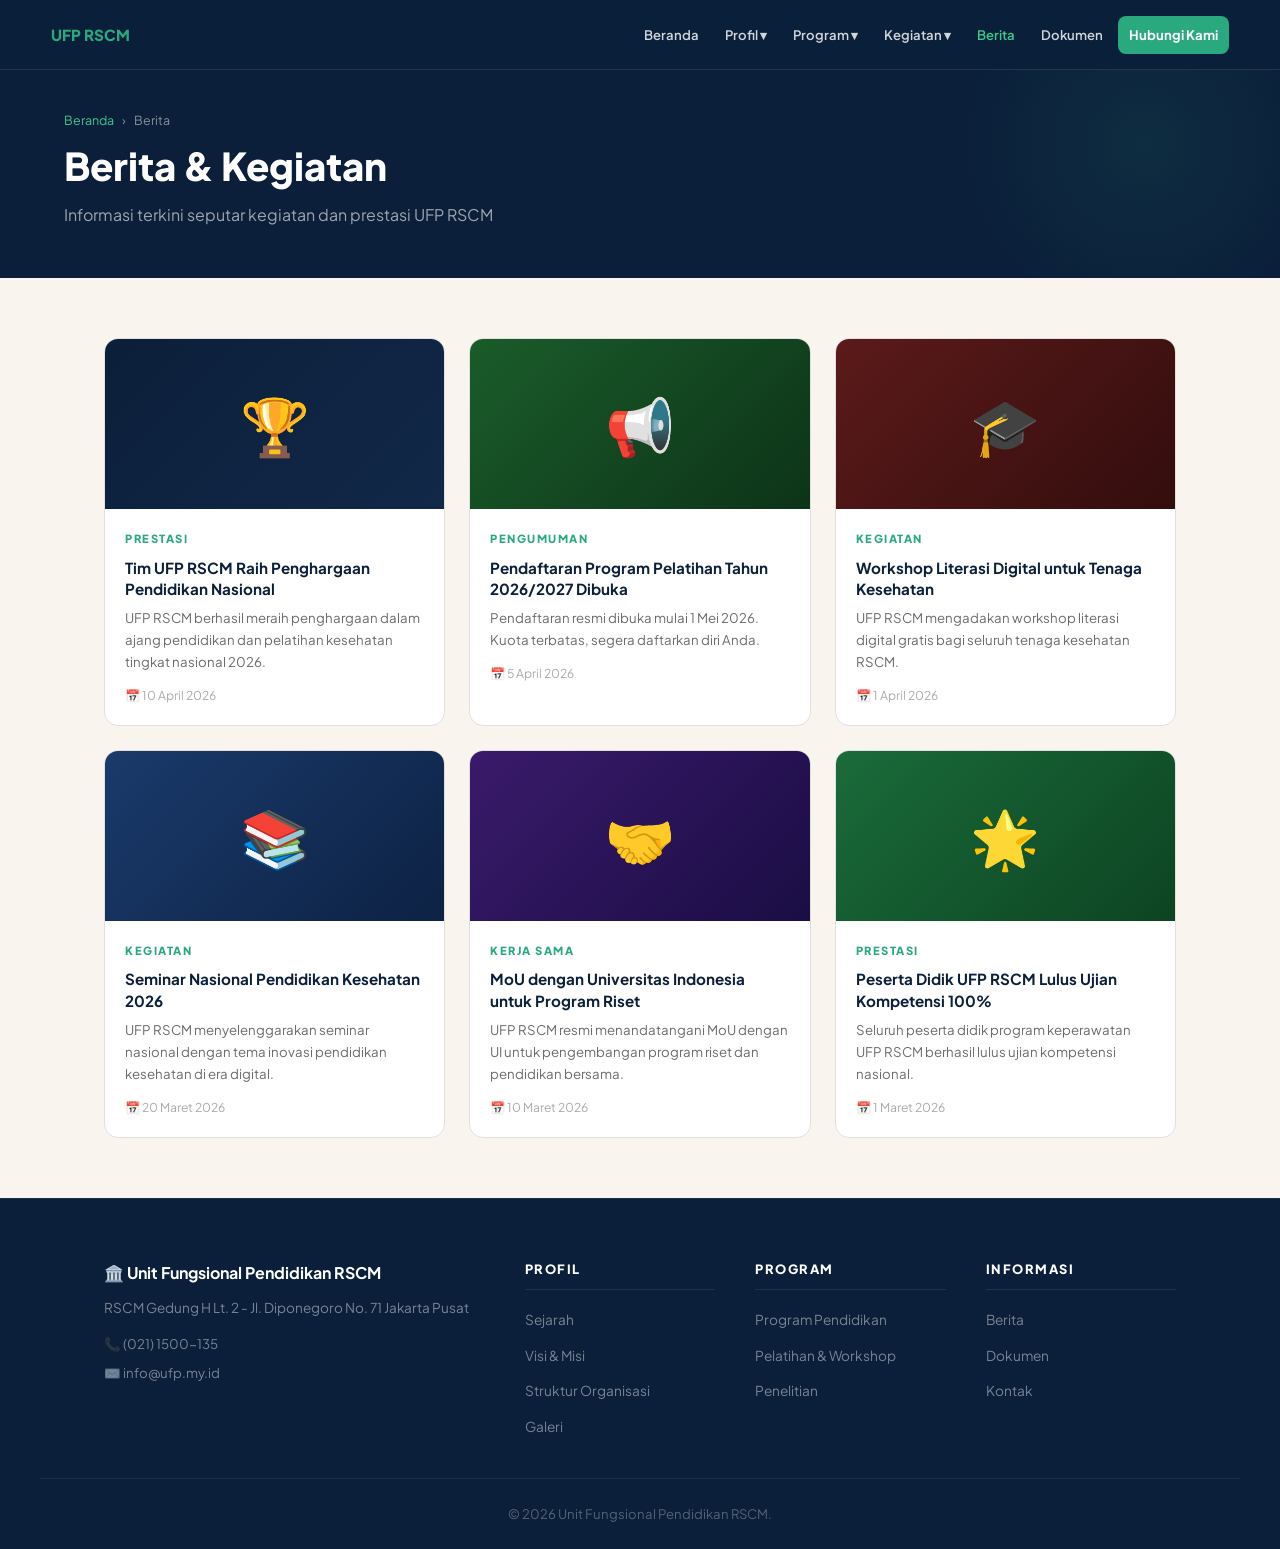
==== berita.html @ 1fabee75 "Add files via upload" ====
<!DOCTYPE html>
<html lang="id">
<head>
  <meta charset="UTF-8">
  <meta name="viewport" content="width=device-width, initial-scale=1.0">
  <title>Berita - UFP RSCM</title>
  <link rel="stylesheet" href="style.css">
  <link href="https://fonts.googleapis.com/css2?family=Plus+Jakarta+Sans:wght@400;500;600;700;800;900&display=swap" rel="stylesheet">
</head>
<body>
<nav id="navbar"><div class="nav-inner"><div class="nav-brand"><img src="logo.png" alt="Logo" onerror="this.style.display='none'"><span class="brand-text">UFP RSCM</span></div><button class="hamburger" onclick="toggleMenu()">☰</button><ul class="nav-menu" id="navMenu"><li><a href="index.html">Beranda</a></li><li class="dropdown"><a href="#">Profil ▾</a><ul class="submenu"><li><a href="sejarah.html">Sejarah</a></li><li><a href="visi-misi.html">Visi & Misi</a></li><li><a href="struktur.html">Struktur Organisasi</a></li><li><a href="galeri.html">Galeri</a></li></ul></li><li class="dropdown"><a href="#">Program ▾</a><ul class="submenu"><li><a href="program.html">Program Pendidikan</a></li><li><a href="pelatihan.html">Pelatihan & Workshop</a></li><li><a href="penelitian.html">Penelitian</a></li></ul></li><li class="dropdown"><a href="#">Kegiatan ▾</a><ul class="submenu"><li><a href="jadwal.html">Jadwal Kegiatan</a></li><li><a href="pengumuman.html">Pengumuman</a></li></ul></li><li><a href="berita.html">Berita</a></li><li><a href="dokumen.html">Dokumen</a></li><li><a href="kontak.html" class="nav-cta">Hubungi Kami</a></li></ul></div></nav>
<div class="page-hero">
  <div class="page-hero-inner">
    <div class="breadcrumb"><a href="index.html">Beranda</a> <span>›</span> Berita</div>
    <h1>Berita &amp; Kegiatan</h1>
    <p>Informasi terkini seputar kegiatan dan prestasi UFP RSCM</p>
  </div>
</div>
<div class="page-content">
  <div class="news-grid">
    <div class="news-card"><div class="news-thumb" style="background:linear-gradient(135deg,#0B1F3A,#122848)">🏆</div><div class="news-body"><span class="news-cat">Prestasi</span><h3>Tim UFP RSCM Raih Penghargaan Pendidikan Nasional</h3><p>UFP RSCM berhasil meraih penghargaan dalam ajang pendidikan dan pelatihan kesehatan tingkat nasional 2026.</p><div class="news-meta">📅 10 April 2026</div></div></div>
    <div class="news-card"><div class="news-thumb" style="background:linear-gradient(135deg,#1a5c2a,#0d3318)">📢</div><div class="news-body"><span class="news-cat">Pengumuman</span><h3>Pendaftaran Program Pelatihan Tahun 2026/2027 Dibuka</h3><p>Pendaftaran resmi dibuka mulai 1 Mei 2026. Kuota terbatas, segera daftarkan diri Anda.</p><div class="news-meta">📅 5 April 2026</div></div></div>
    <div class="news-card"><div class="news-thumb" style="background:linear-gradient(135deg,#5c1a1a,#330d0d)">🎓</div><div class="news-body"><span class="news-cat">Kegiatan</span><h3>Workshop Literasi Digital untuk Tenaga Kesehatan</h3><p>UFP RSCM mengadakan workshop literasi digital gratis bagi seluruh tenaga kesehatan RSCM.</p><div class="news-meta">📅 1 April 2026</div></div></div>
    <div class="news-card"><div class="news-thumb" style="background:linear-gradient(135deg,#1a3a6b,#0d2244)">📚</div><div class="news-body"><span class="news-cat">Kegiatan</span><h3>Seminar Nasional Pendidikan Kesehatan 2026</h3><p>UFP RSCM menyelenggarakan seminar nasional dengan tema inovasi pendidikan kesehatan di era digital.</p><div class="news-meta">📅 20 Maret 2026</div></div></div>
    <div class="news-card"><div class="news-thumb" style="background:linear-gradient(135deg,#3a1a6b,#1a0d44)">🤝</div><div class="news-body"><span class="news-cat">Kerja Sama</span><h3>MoU dengan Universitas Indonesia untuk Program Riset</h3><p>UFP RSCM resmi menandatangani MoU dengan UI untuk pengembangan program riset dan pendidikan bersama.</p><div class="news-meta">📅 10 Maret 2026</div></div></div>
    <div class="news-card"><div class="news-thumb" style="background:linear-gradient(135deg,#1a6b3a,#0d4422)">🌟</div><div class="news-body"><span class="news-cat">Prestasi</span><h3>Peserta Didik UFP RSCM Lulus Ujian Kompetensi 100%</h3><p>Seluruh peserta didik program keperawatan UFP RSCM berhasil lulus ujian kompetensi nasional.</p><div class="news-meta">📅 1 Maret 2026</div></div></div>
  </div>
</div>
<footer id="footer"><div class="footer-inner"><div class="footer-brand"><h3>🏛️ Unit Fungsional Pendidikan RSCM</h3><p>RSCM Gedung H Lt. 2 - Jl. Diponegoro No. 71 Jakarta Pusat</p><div class="footer-contact"><span>📞 (021) 1500-135</span><span>✉️ info@ufp.my.id</span></div></div><div class="footer-col"><h4>Profil</h4><ul><li><a href="sejarah.html">Sejarah</a></li><li><a href="visi-misi.html">Visi & Misi</a></li><li><a href="struktur.html">Struktur Organisasi</a></li><li><a href="galeri.html">Galeri</a></li></ul></div><div class="footer-col"><h4>Program</h4><ul><li><a href="program.html">Program Pendidikan</a></li><li><a href="pelatihan.html">Pelatihan & Workshop</a></li><li><a href="penelitian.html">Penelitian</a></li></ul></div><div class="footer-col"><h4>Informasi</h4><ul><li><a href="berita.html">Berita</a></li><li><a href="dokumen.html">Dokumen</a></li><li><a href="kontak.html">Kontak</a></li></ul></div></div><div class="footer-bottom"><p>© 2026 Unit Fungsional Pendidikan RSCM.</p></div></footer>
<script src="script.js"></script>
</body>
</html>
---- style.css ----
/* ============================
   UFP RSCM - Stylesheet Utama
   ============================ */

*, *::before, *::after { box-sizing: border-box; margin: 0; padding: 0; }

:root {
  --navy: #0B1F3A;
  --navy-mid: #122848;
  --teal: #2AA87E;
  --teal-light: #3DC98A;
  --gold: #C9993A;
  --cream: #F9F5EE;
  --gray: #F2F2F2;
  --white: #FFFFFF;
  --text: #2C2C2C;
  --muted: #6B6B6B;
  --border: #E0E0E0;
}

html { scroll-behavior: smooth; }

body {
  font-family: 'Plus Jakarta Sans', 'Segoe UI', Arial, sans-serif;
  background: var(--cream);
  color: var(--text);
  font-size: 15px;
  line-height: 1.7;
}

a { text-decoration: none; color: var(--teal); transition: color 0.2s; }
a:hover { color: var(--teal-light); }
img { max-width: 100%; }
ul { list-style: none; }

/* ── CONTAINER ── */
.container { max-width: 1200px; margin: 0 auto; padding: 0 5%; }

/* ── NAVBAR ── */
#navbar {
  position: fixed; top: 0; width: 100%; z-index: 999;
  background: rgba(11,31,58,0.97);
  backdrop-filter: blur(12px);
  border-bottom: 1px solid rgba(255,255,255,0.1);
  height: 70px;
}

.nav-inner {
  max-width: 1300px; margin: 0 auto; padding: 0 4%;
  height: 70px;
  display: flex; align-items: center; justify-content: space-between;
}

.nav-brand {
  display: flex; align-items: center; gap: 10px;
  flex-shrink: 0;
}

.nav-brand img {
  width: 42px; height: 42px;
  border-radius: 50%; object-fit: contain;
}

.brand-text {
  font-size: 0.95rem; font-weight: 800;
  color: var(--teal);
  white-space: nowrap;
}

.nav-menu {
  display: flex; align-items: center; gap: 4px;
  flex-wrap: nowrap;
}

.nav-menu > li { position: relative; }

.nav-menu > li > a {
  color: rgba(255,255,255,0.82);
  font-size: 0.82rem; font-weight: 600;
  padding: 8px 11px; border-radius: 6px;
  display: block; white-space: nowrap;
  transition: background 0.2s, color 0.2s;
}

.nav-menu > li > a:hover,
.nav-menu > li.dropdown:hover > a {
  background: rgba(255,255,255,0.08);
  color: var(--teal-light);
}

/* Dropdown */
.submenu {
  display: none;
  position: absolute; top: 100%; left: 0;
  background: var(--navy);
  border: 1px solid rgba(255,255,255,0.1);
  border-radius: 10px;
  min-width: 210px;
  padding: 8px 0;
  box-shadow: 0 16px 40px rgba(0,0,0,0.35);
  z-index: 200;
}

.dropdown:hover .submenu { display: block; }

.submenu li a {
  display: block;
  color: rgba(255,255,255,0.72);
  padding: 10px 18px;
  font-size: 0.83rem;
  transition: background 0.2s, color 0.2s;
}

.submenu li a:hover {
  background: rgba(42,168,126,0.15);
  color: var(--teal-light);
}

.nav-cta {
  background: var(--teal) !important;
  color: var(--white) !important;
  border-radius: 8px !important;
  font-weight: 700 !important;
}

.nav-cta:hover {
  background: var(--teal-light) !important;
  color: var(--white) !important;
}

.hamburger {
  display: none;
  background: none; border: none;
  color: var(--white); font-size: 1.5rem;
  cursor: pointer;
}

/* ── HERO ── */
#hero {
  background: var(--navy);
  min-height: 100vh;
  display: flex; align-items: center;
  padding: 90px 5% 60px;
  position: relative; overflow: hidden;
}

#hero::before {
  content: '';
  position: absolute; top: -20%; right: -10%;
  width: 600px; height: 600px;
  background: radial-gradient(circle, rgba(42,168,126,0.1) 0%, transparent 65%);
  border-radius: 50%;
}

.hero-inner {
  max-width: 1200px; margin: 0 auto; width: 100%;
  display: grid; grid-template-columns: 1fr 1fr;
  gap: 60px; align-items: center;
  position: relative; z-index: 1;
}

.hero-badge {
  display: inline-block;
  background: rgba(42,168,126,0.15);
  border: 1px solid rgba(42,168,126,0.4);
  color: var(--teal-light);
  font-size: 0.75rem; font-weight: 700;
  letter-spacing: 1.5px; text-transform: uppercase;
  padding: 6px 14px; border-radius: 100px;
  margin-bottom: 20px;
}

.hero-text h1 {
  font-size: clamp(2.2rem, 4vw, 3.4rem);
  font-weight: 900; line-height: 1.2;
  color: var(--white); margin-bottom: 18px;
}

.hero-text h1 span { color: var(--teal-light); }

.hero-text p {
  font-size: 1rem; line-height: 1.75;
  color: rgba(255,255,255,0.65);
  margin-bottom: 30px; max-width: 520px;
}

.hero-actions { display: flex; gap: 14px; flex-wrap: wrap; }

.hero-card-inner {
  background: rgba(255,255,255,0.06);
  border: 1px solid rgba(255,255,255,0.12);
  border-radius: 20px; padding: 28px;
  backdrop-filter: blur(8px);
}

.hero-card-inner h3 {
  color: var(--white); font-size: 1rem;
  margin-bottom: 20px; font-weight: 700;
}

.info-list { display: flex; flex-direction: column; gap: 14px; }

.info-item {
  display: flex; gap: 14px; align-items: flex-start;
  padding: 12px 14px;
  background: rgba(255,255,255,0.04);
  border: 1px solid rgba(255,255,255,0.07);
  border-radius: 10px;
}

.info-icon { font-size: 1.3rem; flex-shrink: 0; }

.info-title {
  color: var(--white); font-size: 0.85rem; font-weight: 600;
}

.info-sub {
  color: rgba(255,255,255,0.5); font-size: 0.78rem; margin-top: 2px;
}

/* ── BUTTONS ── */
.btn-primary {
  background: var(--teal); color: var(--white);
  padding: 13px 28px; border-radius: 8px;
  font-weight: 700; font-size: 0.9rem;
  display: inline-block;
  transition: background 0.2s, transform 0.2s;
}

.btn-primary:hover {
  background: var(--teal-light); color: var(--white);
  transform: translateY(-2px);
}

.btn-outline {
  background: transparent; color: var(--white);
  padding: 13px 28px; border-radius: 8px;
  font-weight: 600; font-size: 0.9rem;
  border: 1px solid rgba(255,255,255,0.3);
  display: inline-block;
  transition: border-color 0.2s, background 0.2s;
}

.btn-outline:hover {
  border-color: rgba(255,255,255,0.7);
  background: rgba(255,255,255,0.07);
  color: var(--white);
}

.btn-teal {
  background: var(--teal); color: var(--white);
  padding: 12px 24px; border-radius: 8px;
  font-weight: 700; font-size: 0.88rem;
  display: inline-block; margin-top: 20px;
  transition: background 0.2s;
}

.btn-teal:hover { background: var(--teal-light); color: var(--white); }

.btn-outline-dark {
  border: 1px solid var(--navy);
  color: var(--navy); padding: 10px 20px;
  border-radius: 8px; font-weight: 600;
  font-size: 0.85rem; display: inline-block;
  transition: background 0.2s, color 0.2s;
  white-space: nowrap;
}

.btn-outline-dark:hover {
  background: var(--navy); color: var(--white);
}

/* ── SECTIONS ── */
.section-light { background: var(--white); padding: 80px 5%; }
.section-dark { background: var(--navy); padding: 80px 5%; }
.section-gray { background: var(--gray); padding: 80px 5%; }

.section-head {
  display: flex; justify-content: space-between;
  align-items: flex-end; margin-bottom: 40px;
  flex-wrap: wrap; gap: 16px;
}

.section-head.center {
  flex-direction: column; align-items: center;
  text-align: center;
}

.section-label {
  font-size: 0.72rem; font-weight: 800;
  letter-spacing: 2.5px; text-transform: uppercase;
  color: var(--teal); display: block; margin-bottom: 8px;
}

.section-label-light {
  font-size: 0.72rem; font-weight: 800;
  letter-spacing: 2.5px; text-transform: uppercase;
  color: var(--teal-light); display: block; margin-bottom: 8px;
}

h2 {
  font-size: clamp(1.6rem, 2.5vw, 2.2rem);
  font-weight: 900; line-height: 1.25;
  color: var(--navy);
}

h2.white { color: var(--white); }
p.muted { color: rgba(255,255,255,0.6); margin-top: 14px; line-height: 1.75; }

.section-head.center h2 { margin-bottom: 10px; }
.section-head.center p { color: var(--muted); max-width: 540px; }

/* ── CARDS GRID ── */
.card-grid-3 {
  display: grid; grid-template-columns: repeat(3, 1fr);
  gap: 24px; margin-top: 40px;
}

.card-item {
  background: var(--cream);
  border-radius: 16px; padding: 28px;
  border: 1px solid var(--border);
  transition: transform 0.25s, box-shadow 0.25s;
}

.card-item:hover {
  transform: translateY(-4px);
  box-shadow: 0 12px 32px rgba(11,31,58,0.1);
}

.card-img { font-size: 2.5rem; margin-bottom: 16px; }

.card-item h3 {
  font-size: 1.05rem; font-weight: 700;
  color: var(--navy); margin-bottom: 10px;
}

.card-item p { font-size: 0.875rem; color: var(--muted); line-height: 1.7; }

/* ── KOMITMEN ── */
.komitmen-grid {
  max-width: 1200px; margin: 0 auto;
  display: grid; grid-template-columns: 1fr 1fr;
  gap: 60px; align-items: center;
}

.stats-box {
  display: grid; grid-template-columns: 1fr 1fr;
  gap: 20px;
}

.stat-item {
  background: rgba(255,255,255,0.06);
  border: 1px solid rgba(255,255,255,0.1);
  border-radius: 14px; padding: 24px;
  text-align: center;
  transition: background 0.2s;
}

.stat-item:hover { background: rgba(42,168,126,0.1); }

.stat-num {
  font-size: 2.2rem; font-weight: 900;
  color: var(--white); display: block;
}

.stat-label {
  font-size: 0.8rem; color: rgba(255,255,255,0.5);
  margin-top: 6px;
}

/* ── PROGRAM CARDS ── */
.program-card {
  background: var(--white);
  border-radius: 14px; padding: 26px;
  border: 1px solid var(--border);
  transition: transform 0.25s, box-shadow 0.25s, border-color 0.25s;
}

.program-card:hover {
  transform: translateY(-4px);
  box-shadow: 0 12px 32px rgba(11,31,58,0.1);
  border-color: var(--teal);
}

.prog-icon { font-size: 2rem; margin-bottom: 14px; display: block; }

.program-card h3 {
  font-size: 1rem; font-weight: 700;
  color: var(--navy); margin-bottom: 10px;
}

.program-card p {
  font-size: 0.85rem; color: var(--muted);
  line-height: 1.7; margin-bottom: 16px;
}

.card-link {
  font-size: 0.83rem; font-weight: 700;
  color: var(--teal);
}

.card-link:hover { color: var(--teal-light); }

/* ── NEWS ── */
.news-grid {
  display: grid; grid-template-columns: repeat(3, 1fr);
  gap: 24px; margin-top: 0;
}

.news-card {
  background: var(--white);
  border-radius: 14px; overflow: hidden;
  border: 1px solid var(--border);
  transition: transform 0.25s, box-shadow 0.25s;
}

.news-card:hover {
  transform: translateY(-4px);
  box-shadow: 0 10px 28px rgba(11,31,58,0.1);
}

.news-thumb {
  height: 170px;
  display: flex; align-items: center; justify-content: center;
  font-size: 3.5rem;
}

.news-body { padding: 20px; }

.news-cat {
  font-size: 0.7rem; font-weight: 800;
  letter-spacing: 1.5px; text-transform: uppercase;
  color: var(--teal); display: block; margin-bottom: 8px;
}

.news-card h3 {
  font-size: 0.95rem; font-weight: 700;
  color: var(--navy); margin-bottom: 8px; line-height: 1.4;
}

.news-card h3 a { color: var(--navy); }
.news-card h3 a:hover { color: var(--teal); }

.news-card p { font-size: 0.83rem; color: var(--muted); margin-bottom: 12px; line-height: 1.65; }
.news-meta { font-size: 0.76rem; color: #aaa; }

/* ── TESTIMONI ── */
.testi-grid {
  display: grid; grid-template-columns: repeat(3, 1fr);
  gap: 24px; margin-top: 40px;
}

.testi-card {
  background: var(--cream);
  border-radius: 16px; padding: 28px;
  border: 1px solid var(--border);
  text-align: center;
}

.testi-avatar { font-size: 3rem; margin-bottom: 14px; }

.testi-card h4 {
  font-size: 1rem; font-weight: 700;
  color: var(--navy); margin-bottom: 4px;
}

.testi-role {
  font-size: 0.78rem; color: var(--teal);
  font-weight: 600; display: block; margin-bottom: 14px;
}

.testi-card p { font-size: 0.855rem; color: var(--muted); line-height: 1.7; font-style: italic; }

/* ── PAGE HERO (inner pages) ── */
.page-hero {
  background: var(--navy);
  padding: 110px 5% 50px;
  position: relative; overflow: hidden;
}

.page-hero::before {
  content: '';
  position: absolute; top: -20%; right: -5%;
  width: 400px; height: 400px;
  background: radial-gradient(circle, rgba(42,168,126,0.1), transparent 65%);
  border-radius: 50%;
}

.page-hero-inner { max-width: 1200px; margin: 0 auto; position: relative; z-index: 1; }

.breadcrumb {
  font-size: 0.78rem; color: rgba(255,255,255,0.5);
  margin-bottom: 12px;
}

.breadcrumb a { color: var(--teal-light); }
.breadcrumb span { margin: 0 6px; }

.page-hero h1 {
  font-size: clamp(1.8rem, 3vw, 2.8rem);
  font-weight: 900; color: var(--white);
  line-height: 1.2; margin-bottom: 12px;
}

.page-hero p {
  color: rgba(255,255,255,0.6);
  font-size: 1rem; max-width: 560px; line-height: 1.7;
}

/* ── PAGE CONTENT ── */
.page-content {
  max-width: 1200px; margin: 0 auto;
  padding: 60px 5%;
}

.content-box {
  background: var(--white);
  border-radius: 16px; padding: 36px;
  border: 1px solid var(--border);
  margin-bottom: 28px;
}

.content-box h2 {
  font-size: 1.4rem; margin-bottom: 16px;
}

.content-box p {
  color: var(--muted); line-height: 1.8; margin-bottom: 14px;
}

.content-box ul {
  list-style: disc; padding-left: 20px;
  color: var(--muted); line-height: 2;
}

/* ── TABLE ── */
.data-table {
  width: 100%; border-collapse: collapse;
  font-size: 0.875rem;
}

.data-table th {
  background: var(--navy); color: var(--white);
  padding: 12px 16px; text-align: left;
  font-weight: 700;
}

.data-table td {
  padding: 12px 16px; border-bottom: 1px solid var(--border);
  color: var(--text);
}

.data-table tr:hover td { background: rgba(42,168,126,0.05); }

/* ── KONTAK FORM ── */
.kontak-grid {
  display: grid; grid-template-columns: 1fr 1fr;
  gap: 40px; margin-top: 40px;
}

.form-group { display: flex; flex-direction: column; gap: 14px; }
.form-row { display: grid; grid-template-columns: 1fr 1fr; gap: 14px; }

input, textarea, select {
  width: 100%;
  border: 1px solid var(--border);
  border-radius: 8px; padding: 12px 16px;
  font-family: inherit; font-size: 0.9rem;
  color: var(--text); background: var(--white);
  outline: none; transition: border-color 0.2s;
}

input:focus, textarea:focus, select:focus {
  border-color: var(--teal);
}

textarea { resize: vertical; min-height: 120px; }

/* ── FOOTER ── */
#footer {
  background: var(--navy);
  border-top: 1px solid rgba(255,255,255,0.06);
}

.footer-inner {
  max-width: 1200px; margin: 0 auto;
  padding: 60px 5% 40px;
  display: grid; grid-template-columns: 2fr 1fr 1fr 1fr;
  gap: 40px;
}

.footer-brand img {
  width: 48px; height: 48px;
  border-radius: 50%; object-fit: contain;
  margin-bottom: 14px; display: block;
}

.footer-brand h3 {
  color: var(--white); font-size: 1rem; font-weight: 700;
  margin-bottom: 10px;
}

.footer-brand p {
  color: rgba(255,255,255,0.45); font-size: 0.85rem; line-height: 1.65;
  margin-bottom: 14px;
}

.footer-contact { display: flex; flex-direction: column; gap: 6px; }

.footer-contact span {
  color: rgba(255,255,255,0.45); font-size: 0.83rem;
}

.footer-col h4 {
  color: var(--white); font-size: 0.8rem; font-weight: 800;
  letter-spacing: 1.5px; text-transform: uppercase;
  margin-bottom: 16px; padding-bottom: 8px;
  border-bottom: 1px solid rgba(255,255,255,0.08);
}

.footer-col ul { display: flex; flex-direction: column; gap: 10px; }

.footer-col ul li a {
  color: rgba(255,255,255,0.45); font-size: 0.855rem;
  transition: color 0.2s;
}

.footer-col ul li a:hover { color: var(--teal-light); }

.footer-bottom {
  border-top: 1px solid rgba(255,255,255,0.07);
  padding: 24px 5%;
  text-align: center;
  color: rgba(255,255,255,0.3);
  font-size: 0.82rem;
  max-width: 1200px; margin: 0 auto;
}

/* ── GALERI ── */
.galeri-grid {
  display: grid;
  grid-template-columns: repeat(3, 1fr);
  gap: 16px; margin-top: 40px;
}

.galeri-item {
  aspect-ratio: 4/3;
  background: var(--navy);
  border-radius: 12px; overflow: hidden;
  display: flex; align-items: center; justify-content: center;
  font-size: 3rem;
  transition: transform 0.25s;
  cursor: pointer;
}

.galeri-item:hover { transform: scale(1.02); }

/* ── RESPONSIVE ── */
@media (max-width: 1024px) {
  .card-grid-3, .news-grid, .testi-grid { grid-template-columns: 1fr 1fr; }
  .footer-inner { grid-template-columns: 1fr 1fr; }
  .hero-inner { grid-template-columns: 1fr; }
  .hero-card { display: none; }
  .komitmen-grid { grid-template-columns: 1fr; }
}

@media (max-width: 768px) {
  .hamburger { display: block; }
  .nav-menu {
    display: none; flex-direction: column;
    position: fixed; top: 70px; left: 0; right: 0;
    background: var(--navy); padding: 16px;
    max-height: calc(100vh - 70px); overflow-y: auto;
    gap: 2px;
  }
  .nav-menu.open { display: flex; }
  .nav-menu > li > a { padding: 12px 14px; }
  .submenu { position: static; display: none; box-shadow: none; border: none; background: rgba(255,255,255,0.04); border-radius: 8px; margin-top: 4px; }
  .submenu.open { display: block; }
  .card-grid-3, .news-grid, .testi-grid, .galeri-grid { grid-template-columns: 1fr; }
  .footer-inner { grid-template-columns: 1fr; gap: 28px; }
  .kontak-grid { grid-template-columns: 1fr; }
  .form-row { grid-template-columns: 1fr; }
  .stats-box { grid-template-columns: 1fr 1fr; }
}
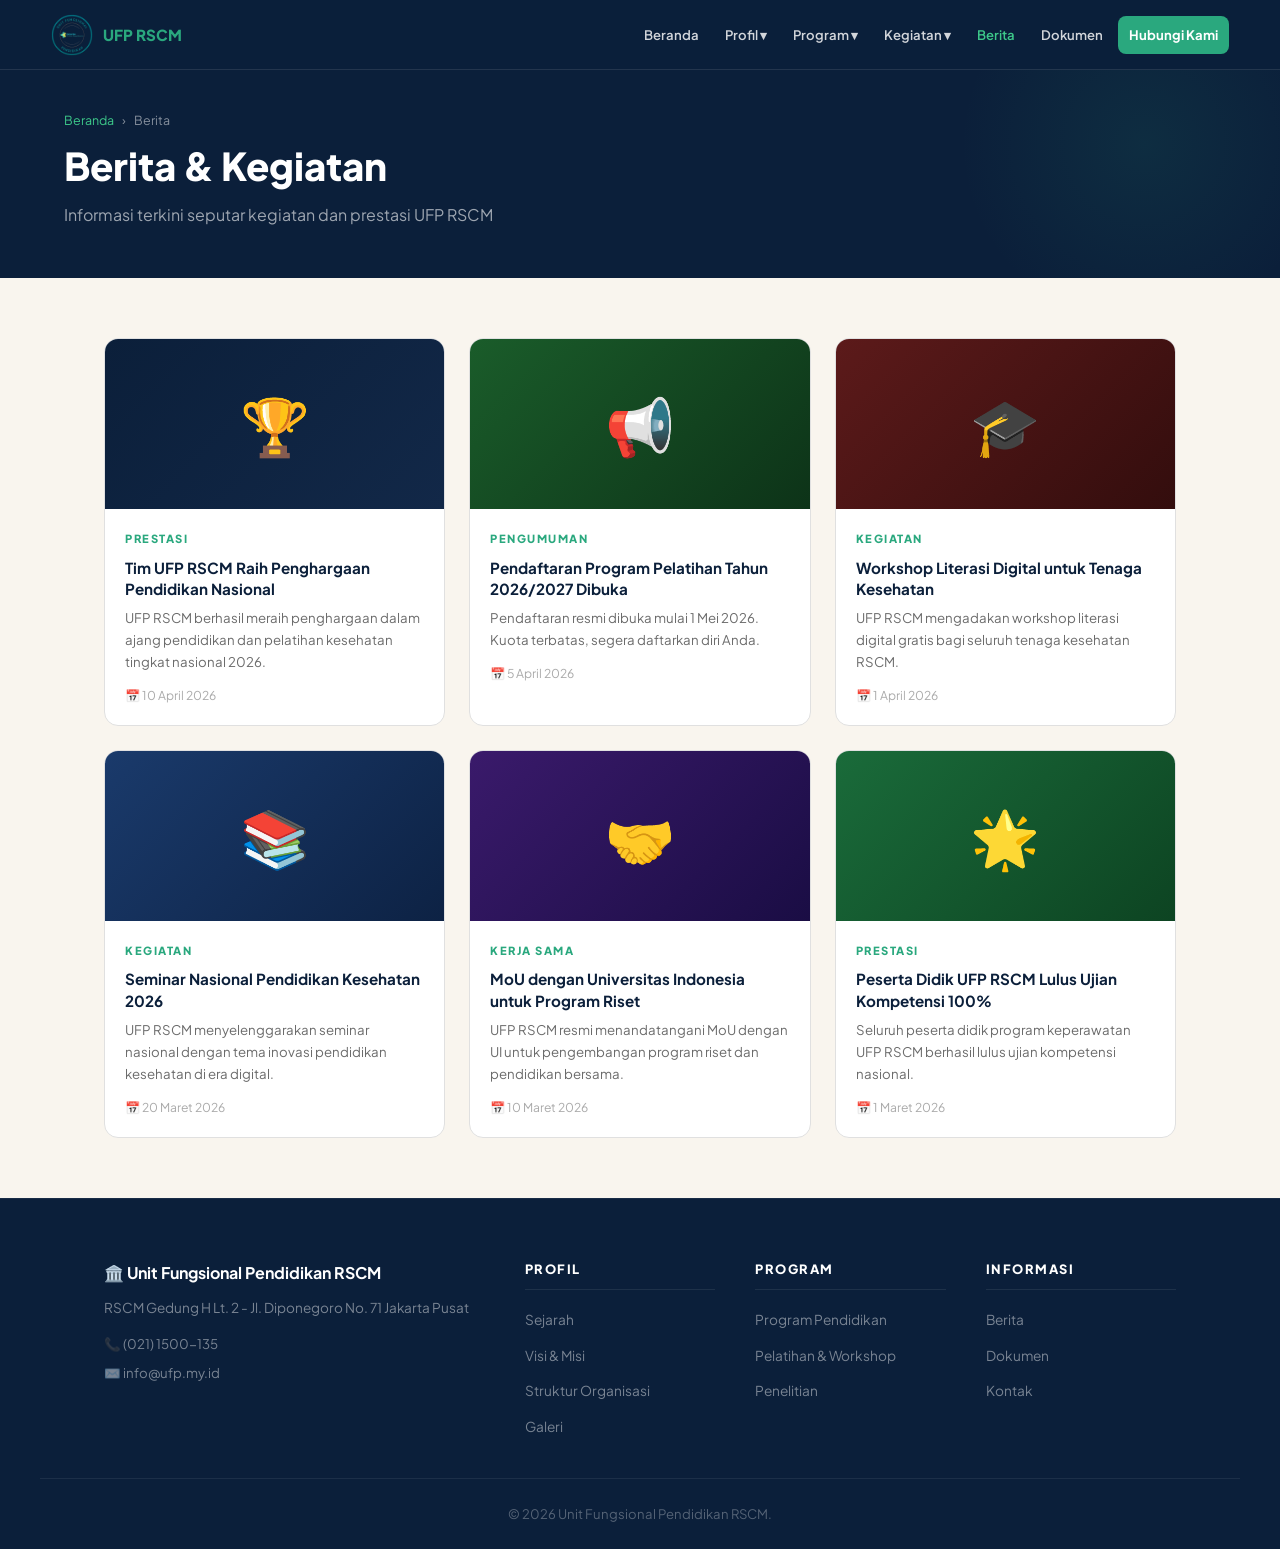
==== commit 74d3fe72: "Update berita.html" ====
--- a/berita.html
+++ b/berita.html
@@ -8,7 +8,10 @@
   <link href="https://fonts.googleapis.com/css2?family=Plus+Jakarta+Sans:wght@400;500;600;700;800;900&display=swap" rel="stylesheet">
 </head>
 <body>
-<nav id="navbar"><div class="nav-inner"><div class="nav-brand"><img src="logo.png" alt="Logo" onerror="this.style.display='none'"><span class="brand-text">UFP RSCM</span></div><button class="hamburger" onclick="toggleMenu()">☰</button><ul class="nav-menu" id="navMenu"><li><a href="index.html">Beranda</a></li><li class="dropdown"><a href="#">Profil ▾</a><ul class="submenu"><li><a href="sejarah.html">Sejarah</a></li><li><a href="visi-misi.html">Visi & Misi</a></li><li><a href="struktur.html">Struktur Organisasi</a></li><li><a href="galeri.html">Galeri</a></li></ul></li><li class="dropdown"><a href="#">Program ▾</a><ul class="submenu"><li><a href="program.html">Program Pendidikan</a></li><li><a href="pelatihan.html">Pelatihan & Workshop</a></li><li><a href="penelitian.html">Penelitian</a></li></ul></li><li class="dropdown"><a href="#">Kegiatan ▾</a><ul class="submenu"><li><a href="jadwal.html">Jadwal Kegiatan</a></li><li><a href="pengumuman.html">Pengumuman</a></li></ul></li><li><a href="berita.html">Berita</a></li><li><a href="dokumen.html">Dokumen</a></li><li><a href="kontak.html" class="nav-cta">Hubungi Kami</a></li></ul></div></nav>
+<nav id="navbar"><div class="nav-inner"><div class="nav-brand"><img src="logo.png" alt="Logo" onerror="this.style.display='none'"><a href="index.html" style="text-decoration:none;">
+  <span class="brand-text">UFP RSCM</span>
+</a>
+  </div><button class="hamburger" onclick="toggleMenu()">☰</button><ul class="nav-menu" id="navMenu"><li><a href="index.html">Beranda</a></li><li class="dropdown"><a href="#">Profil ▾</a><ul class="submenu"><li><a href="sejarah.html">Sejarah</a></li><li><a href="visi-misi.html">Visi & Misi</a></li><li><a href="struktur.html">Struktur Organisasi</a></li><li><a href="galeri.html">Galeri</a></li></ul></li><li class="dropdown"><a href="#">Program ▾</a><ul class="submenu"><li><a href="program.html">Program Pendidikan</a></li><li><a href="pelatihan.html">Pelatihan & Workshop</a></li><li><a href="penelitian.html">Penelitian</a></li></ul></li><li class="dropdown"><a href="#">Kegiatan ▾</a><ul class="submenu"><li><a href="jadwal.html">Jadwal Kegiatan</a></li><li><a href="pengumuman.html">Pengumuman</a></li></ul></li><li><a href="berita.html">Berita</a></li><li><a href="dokumen.html">Dokumen</a></li><li><a href="kontak.html" class="nav-cta">Hubungi Kami</a></li></ul></div></nav>
 <div class="page-hero">
   <div class="page-hero-inner">
     <div class="breadcrumb"><a href="index.html">Beranda</a> <span>›</span> Berita</div>
